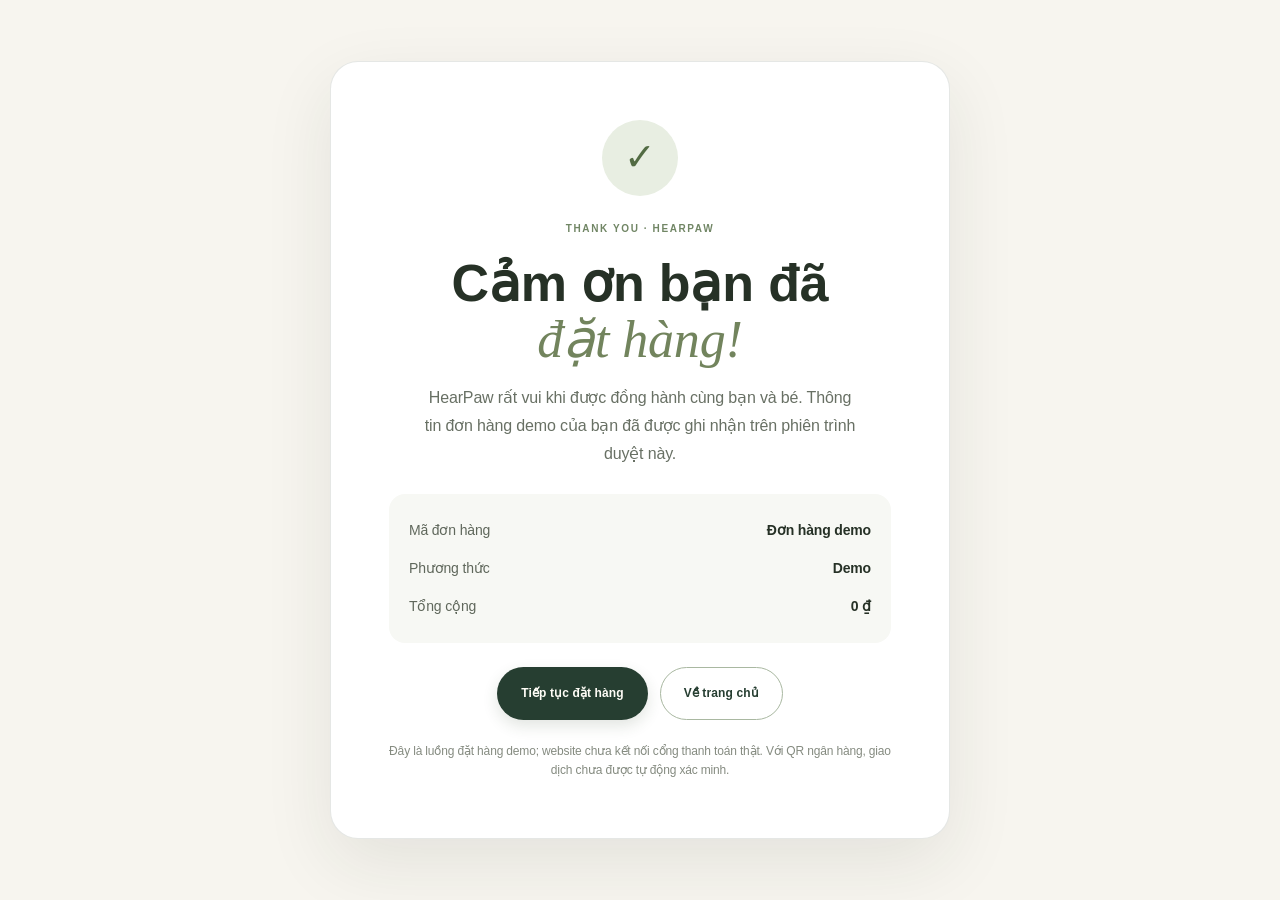
==== thank-you.html @ 0ef2545d "Add files via upload" ====
<!doctype html>
<html lang="vi">
<head>
  <meta charset="utf-8">
  <meta name="viewport" content="width=device-width, initial-scale=1">
  <meta name="theme-color" content="#f7f5ef">
  <title>Cảm ơn bạn đặt hàng | HearPaw</title>
  <link rel="stylesheet" href="styles.css">
  <style>
    body.thank-you-page { min-height:100vh; margin:0; display:grid; place-items:center; padding:28px 18px; background:#f7f5ef; color:#263126; }
    .thanks-card { width:min(100%,620px); box-sizing:border-box; padding:clamp(28px,6vw,58px); text-align:center; background:#fff; border:1px solid rgba(44,62,44,.12); border-radius:28px; box-shadow:0 24px 70px rgba(36,48,34,.09); }
    .thanks-mark { width:76px;height:76px;margin:0 auto 24px;display:grid;place-items:center;border-radius:50%;background:#e8eee2;color:#526b43;font-size:38px; }
    .thanks-card .eyebrow { letter-spacing:.16em; }
    .thanks-card h1 { margin:12px 0 16px;font-size:clamp(34px,7vw,52px);line-height:1.08; }
    .thanks-card h1 em { color:#72845d;font-family:Georgia,serif;font-weight:400; }
    .thanks-copy { max-width:440px;margin:0 auto 26px;line-height:1.75;color:#687064; }
    .order-summary { margin:24px 0;padding:18px 20px;text-align:left;background:#f7f8f4;border-radius:16px; }
    .order-line { display:flex;justify-content:space-between;gap:16px;padding:7px 0;color:#5f675b;font-size:14px; }
    .order-line strong { color:#263126;text-align:right; }
    .thanks-actions { display:flex;justify-content:center;gap:12px;flex-wrap:wrap;margin-top:24px; }
    .thanks-actions .btn { text-decoration:none; }
    .thanks-note { display:block;margin-top:22px;color:#858b80;font-size:12px;line-height:1.6; }
    @media(max-width:480px){.order-line{align-items:flex-start;flex-direction:column;gap:3px}.order-line strong{text-align:left}}
  </style>
</head>
<body class="thank-you-page">
  <main class="thanks-card">
    <div class="thanks-mark" aria-hidden="true">✓</div>
    <p class="eyebrow">THANK YOU · HEARPAW</p>
    <h1>Cảm ơn bạn đã<br><em>đặt hàng!</em></h1>
    <p class="thanks-copy">HearPaw rất vui khi được đồng hành cùng bạn và bé. Thông tin đơn hàng demo của bạn đã được ghi nhận trên phiên trình duyệt này.</p>
    <section class="order-summary" aria-label="Thông tin đơn hàng">
      <div class="order-line"><span>Mã đơn hàng</span><strong id="orderCode">Đang tải...</strong></div>
      <div class="order-line"><span>Phương thức</span><strong id="paymentMethod">Đang tải...</strong></div>
      <div class="order-line"><span>Tổng cộng</span><strong id="orderTotal">Đang tải...</strong></div>
    </section>
    <div class="thanks-actions">
      <a class="btn btn-dark" href="index.html#product">Tiếp tục đặt hàng</a>
      <a class="btn btn-outline" href="index.html">Về trang chủ</a>
    </div>
    <small class="thanks-note">Đây là luồng đặt hàng demo; website chưa kết nối cổng thanh toán thật. Với QR ngân hàng, giao dịch chưa được tự động xác minh.</small>
  </main>
  <script>
    (function () {
      const money = value => new Intl.NumberFormat('vi-VN', { style: 'currency', currency: 'VND', maximumFractionDigits: 0 }).format(Number(value || 0));
      let order = null;
      try { order = JSON.parse(sessionStorage.getItem('hearpawLastDemoOrder') || 'null'); } catch (_) {}
      document.getElementById('orderCode').textContent = order && order.code ? order.code : 'Đơn hàng demo';
      document.getElementById('paymentMethod').textContent = order && order.paymentMethod ? order.paymentMethod : 'Demo';
      document.getElementById('orderTotal').textContent = money(order && order.total);
    })();
  </script>
</body>
</html>
---- styles.css ----
/* HEARPAW — FRESH MINT EXPERIENCE
   Replace the entire contents of styles.css with this file.
   Existing class names and page/dashboard visibility rules are preserved.
*/
:root{--moss:#4F896B;--deep:#285743;--cream:#EAF5ED;--white:#FCFFFC;--ink:#263B30;--muted:#6B7E71;--line:#DCEAE0;--pink:#F3C3CD;--mint-light:#F4FAF3;--mint-pastel:#B9D8B5;--mint-medium:#DCEED8;--shadow:0 18px 48px rgba(40,87,67,.10)}
*{box-sizing:border-box}
html{scroll-behavior:smooth;scroll-padding-top:90px}
body{margin:0;background:var(--white);color:var(--ink);font-family:"DM Sans",Arial,sans-serif;font-size:16px;line-height:1.7}
a{color:inherit;text-decoration:none}button,input,select,textarea{font:inherit}button{cursor:pointer}img{max-width:100%;height:auto}
::selection{background:var(--mint-medium);color:var(--deep)}
.announcement{background:var(--deep);color:#fff;text-align:center;padding:9px 12px;font-size:11px;letter-spacing:.07em}
.site-header{height:80px;padding:0 clamp(18px,6vw,90px);display:flex;align-items:center;justify-content:space-between;gap:18px;background:rgba(252,255,252,.94);border-bottom:1px solid var(--line);box-shadow:0 6px 24px rgba(40,87,67,.055);position:sticky;top:0;z-index:20;backdrop-filter:blur(16px)}
.brand{display:flex;align-items:center;gap:9px;font-size:23px;font-weight:700;line-height:1;color:var(--deep);letter-spacing:-1px;flex-shrink:0}.brand-mark{display:grid;place-items:center;width:38px;height:38px;border-radius:50%;background:transparent;overflow:hidden;flex-shrink:0}
.brand-mark img{display:block;width:100%;height:100%;object-fit:contain}.brand-light{color:var(--moss);font-weight:500}.brand small{display:block;font-size:7px;letter-spacing:2px;font-weight:600;margin-top:5px;color:#8b9584}
.site-header nav{display:flex;gap:clamp(12px,2.2vw,30px);align-items:center}.site-header nav a{font-size:13px;font-weight:600;color:#555f50;transition:color .2s}.site-header nav a:hover,.site-header nav a.active{color:var(--moss)}
.cart-button{background:transparent;border:1px solid var(--line);padding:10px 14px;border-radius:30px;font-size:12px;white-space:nowrap}.cart-button span{background:var(--deep);color:#fff;border-radius:50%;padding:2px 6px;margin-left:5px}.menu-toggle{display:none;background:none;border:0;font-size:24px;color:var(--deep)}
/* Keep these visibility rules: existing JavaScript uses them to switch pages and panels. */
.page{display:none;min-height:65vh;animation:fadein .35s ease}.page.active{display:block}
.dash-panel{display:none}.dash-panel.active{display:block;animation:fadein .25s}.chat-panel{display:none}.chat-panel.open{display:flex;flex-direction:column}.modal-backdrop{display:none}.modal-backdrop.open{display:flex}
@keyframes fadein{from{opacity:.4;transform:translateY(4px)}to{opacity:1;transform:none}}
.eyebrow{font-size:11px;font-weight:700;letter-spacing:.16em;color:var(--moss);margin:0 0 15px}
.hero{padding:clamp(42px,6vw,82px) clamp(24px,7vw,110px);display:grid;grid-template-columns:minmax(0,1fr) minmax(0,1fr);gap:clamp(24px,4vw,58px);align-items:center;min-height:570px;background:linear-gradient(112deg,#FCFFFC 0%,#FCFFFC 48%,#EFF8F1 48%,#E5F3E8 100%)}
.hero h1,.page-intro h1,.section-heading h2{font-family:"Playfair Display",Georgia,serif;font-size:clamp(40px,5vw,64px);line-height:1.12;letter-spacing:-1.3px;font-weight:500;margin:0 0 20px}.hero h1 em,.page-intro h1 em,.section-heading h2 em{color:var(--moss);font-weight:500}
.hero-text{color:var(--muted);max-width:450px;font-size:16px;line-height:1.85}.hero-actions{display:flex;gap:14px;align-items:center;margin:28px 0 30px;flex-wrap:wrap}
.btn{border:1px solid transparent;border-radius:999px;padding:13px 23px;min-height:48px;font-size:13px;font-weight:700;display:inline-flex;align-items:center;justify-content:center;gap:12px;transition:transform .2s,background .2s,box-shadow .2s,border-color .2s}.btn:hover{transform:translateY(-2px)}.btn-dark{background:var(--deep);color:#fff;box-shadow:0 6px 15px rgba(53,71,46,.14)}.btn-dark:hover{background:var(--moss)}.btn-outline{border-color:#b9d0b3;background:rgba(255,255,255,.65);color:var(--deep)}.text-link{font-size:13px;font-weight:700;color:var(--deep)}
.hero-proof{display:flex;gap:13px;align-items:center;font-size:11px;color:#858d7e;line-height:1.6}.avatars{font-size:22px;letter-spacing:-6px;padding-right:7px}
.hero-art{min-height:420px;position:relative;display:grid;place-items:center;overflow:hidden;isolation:isolate}.hero-blob{position:absolute;width:min(78%,360px);aspect-ratio:1;border-radius:46% 54% 54% 46%;background:radial-gradient(circle at 35% 30%,#F5FAEF,#DCEED8 75%);transform:rotate(-14deg)}.art-orbit{position:absolute;border:1px solid rgba(70,103,71,.25);border-radius:50%;width:90%;aspect-ratio:1}.orbit-two{width:72%;border-style:dashed}
.product-visual{position:relative;width:min(100%,500px);height:auto;display:grid;place-items:center;transform:none;z-index:1}.collar-loop{width:210px;height:175px;border:25px solid var(--moss);border-radius:48% 48% 42% 42%;box-shadow:inset 0 0 0 3px #ffffff22,0 18px 25px #7e876b55;position:relative;background:transparent}.collar-buckle{position:absolute;right:-28px;top:50px;width:31px;height:42px;border:7px solid #c4b18d;border-radius:5px;background:#e1d0ad}
.gps-tag{position:absolute;bottom:-28px;left:50%;transform:translateX(-50%) rotate(16deg);width:70px;height:83px;background:#e8dfcb;border:5px solid #d0c4a9;border-radius:22px 22px 27px 27px;display:flex;flex-direction:column;align-items:center;justify-content:center;color:var(--deep);box-shadow:0 10px 18px #414b3530}.gps-tag span{font-size:23px}.gps-tag small{font-size:7px;line-height:1.1;font-weight:700;letter-spacing:1px}
.floating-note{position:absolute;z-index:2;display:flex;gap:10px;align-items:center;background:#fffdf8ef;border:1px solid #fff;padding:12px 15px;border-radius:14px;box-shadow:var(--shadow);animation:paw-float 4s ease-in-out infinite}.floating-note b,.floating-note small{display:block}.floating-note b{font-size:11px}.floating-note small{font-size:9px;color:var(--muted)}.note-icon{font-size:23px;color:var(--moss)}.note-top{top:12%;left:0}.note-bottom{bottom:12%;right:0;animation-delay:-2s}.status-dot{display:inline-block;width:8px;height:8px;background:#84a66b;border-radius:50%;box-shadow:0 0 0 4px #84a66b25}.hero-sticker{position:absolute;right:9%;top:4%;font-size:8px;line-height:1.5;letter-spacing:1px;text-align:center;transform:rotate(12deg);color:var(--moss)}.hero-sticker b{font-size:12px}
@keyframes paw-float{0%,100%{transform:translateY(0)}50%{transform:translateY(-6px)}}
.feature-strip{display:grid;grid-template-columns:repeat(4,minmax(0,1fr));padding:27px clamp(24px,8vw,125px);border-bottom:1px solid var(--line);gap:24px;background:linear-gradient(180deg,#F4FAF3,#FCFFFC)}.feature-strip>div{display:grid;grid-template-columns:40px 1fr;column-gap:10px;align-items:center}.feature-icon{grid-row:span 2;width:38px;height:38px;border-radius:50%;background:var(--mint-medium);display:grid;place-items:center;color:var(--deep);font-size:20px}.feature-strip b{font-size:12px}.feature-strip small{font-size:10px;color:var(--muted)}
.section{padding:clamp(58px,7vw,92px) clamp(24px,9vw,135px)}.product-teaser{display:grid;grid-template-columns:.8fr 1.2fr;gap:8%;align-items:center}.section-heading h2{font-size:clamp(36px,4vw,48px);line-height:1.2}.section-heading>p:not(.eyebrow){font-size:15px;color:var(--muted);max-width:370px;line-height:1.85;margin-bottom:26px}
.teaser-card{padding:14px;background:#fff;border:1px solid var(--line);border-radius:26px;box-shadow:var(--shadow);overflow:hidden;transition:transform .25s,box-shadow .25s,border-color .25s}.teaser-card:hover{transform:translateY(-4px);box-shadow:0 20px 45px #28574320}.teaser-photo{height:320px;background:linear-gradient(145deg,#f7fbf4,#e3f2e6);display:grid;place-items:center;position:relative;overflow:hidden;border-radius:18px}.mini-collar{width:180px;height:150px;border:23px solid var(--moss);border-radius:45%;transform:rotate(-18deg);display:grid;place-items:center;box-shadow:0 18px 22px #414b3525}.mini-collar span{background:#e6dcc5;border:4px solid #c8b998;border-radius:14px;padding:12px;transform:rotate(18deg);font-size:26px}.pill{position:absolute;bottom:16px;left:16px;background:#fffdf8d9;padding:7px 10px;font-size:8px;letter-spacing:1.5px}.teaser-meta{display:flex;justify-content:space-between;gap:15px;padding:18px 4px 4px;align-items:center}.teaser-meta h3{margin:0;font-size:17px}.teaser-meta p{margin:4px 0 0;font-size:11px;color:var(--muted)}.teaser-meta>b{font-size:15px;white-space:nowrap;color:var(--deep)}
.quote-band{background:var(--deep);color:#fff;text-align:center;padding:55px 20px}.quote-band>span{font-family:Georgia,serif;font-size:48px;color:#cbd2b9;line-height:.7}.quote-band p{font-family:"Playfair Display",Georgia,serif;font-size:26px;line-height:1.5;margin:8px}.quote-band small{font-size:9px;letter-spacing:2px;color:#c9d0bd}
.page-intro{text-align:center;padding:clamp(44px,5.5vw,68px) 22px 48px;background:radial-gradient(ellipse at 50% 0%,#E2F2E5 0%,#F4FAF3 48%,#FCFFFC 100%)}.page-intro h1{font-size:clamp(38px,5vw,56px);margin-bottom:13px}.page-intro>p:last-child{color:var(--muted);font-size:14px;max-width:570px;margin:0 auto;line-height:1.8}
.product-layout{max-width:1180px;margin:22px auto 76px;padding:0 28px;display:grid;grid-template-columns:minmax(0,1fr) minmax(0,1fr);gap:clamp(32px,6vw,78px);align-items:center}.product-stage{height:520px;background:radial-gradient(circle at 50% 40%,#F9FCF6 0%,#EAF5ED 58%,#DCEEE1 100%);border:1px solid #E0EDE2;border-radius:30px;position:relative;display:grid;place-items:center;overflow:hidden}.stage-glow{position:absolute;width:75%;aspect-ratio:1;border-radius:50%;background:radial-gradient(circle,#f9f8ed,#d5e8cd)}.big-collar{width:255px;height:220px;border:31px solid var(--moss);border-radius:45%;position:relative;transform:rotate(-18deg);box-shadow:inset 0 0 0 4px #ffffff20,0 24px 28px #414b3530;z-index:1}.big-buckle{position:absolute;right:-36px;top:60px;width:36px;height:50px;border:8px solid #bca982;border-radius:5px;background:#e3d5b9}.big-tag{position:absolute;bottom:-38px;left:50%;transform:translateX(-50%) rotate(18deg);width:82px;height:94px;background:#e8dfcb;border:6px solid #cdbf9f;border-radius:23px 23px 30px 30px;display:flex;flex-direction:column;align-items:center;justify-content:center}.big-tag span{font-size:27px}.big-tag small{font-size:8px;font-weight:700;line-height:1.1;letter-spacing:1px}.stage-caption{position:absolute;bottom:20px;left:22px;font-size:9px;letter-spacing:2px;color:#8a8c7e}
.product-info h2{font-family:"Playfair Display",Georgia,serif;font-size:35px;font-weight:500;margin:0 0 10px}.price{font-size:22px;font-weight:700;color:var(--deep);margin:12px 0}.price span{display:block;font-size:11px;color:var(--moss);font-weight:500;margin-top:3px}.muted{color:var(--muted);font-size:13px;line-height:1.8}.product-info h4{font-size:13px;margin:22px 0 10px}
.swatches{display:flex;gap:11px;flex-wrap:wrap}.swatch{width:35px;height:35px;border-radius:50%;border:3px solid white;outline:1px solid #d7d9ce;background:var(--swatch);box-shadow:inset 0 0 0 1px #00000009;cursor:pointer}.swatch.selected{outline:2px solid var(--deep);outline-offset:2px}.selected-color{font-size:11px;color:var(--muted);margin:12px 0}.selected-color b{color:var(--deep)}
.size-options{display:grid;grid-template-columns:repeat(3,1fr);gap:8px}.size-option{position:relative;padding:11px 8px;border:1px solid var(--line);background:white;font-weight:700;color:var(--deep);border-radius:10px}.size-option small{display:block;font-size:10px;font-weight:400;color:var(--muted)}.size-option.selected,.size-option:hover{border-color:var(--moss);background:var(--mint-light)}.size-option i{display:block;font-size:8px;color:var(--moss);font-style:normal}
.product-actions{display:flex;flex-direction:column;align-items:flex-start;gap:14px;margin-top:24px}.product-assurances{display:flex;flex-wrap:wrap;gap:9px 15px;border-top:1px solid var(--line);padding-top:18px;margin-top:22px;color:var(--muted);font-size:10px}
.benefit-grid{max-width:1100px;margin:0 auto 75px;padding:0 28px;display:grid;grid-template-columns:repeat(3,1fr);gap:18px}.benefit-grid article{border:1px solid var(--line);border-radius:16px;padding:24px;background:#fff}.benefit-grid article>span{color:var(--moss);font-size:24px}.benefit-grid h3{font-size:15px;margin:10px 0 6px}.benefit-grid p{font-size:12px;color:var(--muted);margin:0}
.personalize-layout{max-width:1000px;margin:15px auto 85px;padding:0 28px;display:grid;grid-template-columns:1fr 1fr;gap:7%;align-items:start}.custom-preview{background:#EAF5ED;border-radius:22px;padding:32px;text-align:center;position:sticky;top:110px}.preview-circle{border-radius:50%;background:#ddecd6;width:min(100%,300px);aspect-ratio:1;margin:0 auto 25px;display:grid;place-items:center}.custom-collar{width:155px;height:135px;border:22px solid var(--moss);border-radius:45%;transform:rotate(-18deg);display:grid;place-items:center;box-shadow:0 15px 20px #414b3525}.custom-collar span{background:#e7ddc7;padding:10px;border-radius:12px;transform:rotate(18deg);font-size:24px}.custom-preview h3{font-family:"Playfair Display",Georgia,serif;font-size:25px;margin:0}.custom-form{padding:8px 0}.custom-form label,.contact-form label{display:block;font-size:12px;font-weight:700;margin:16px 0 7px}
.custom-form input,.custom-form select,.contact-form input,.contact-form textarea,.profile-fields input{width:100%;border:1px solid var(--line);border-radius:10px;background:#fff;padding:13px;outline:none;font-size:14px;color:var(--ink)}input:focus,select:focus,textarea:focus{outline:2px solid var(--mint-pastel);outline-offset:2px}.custom-form input:focus,.custom-form select:focus,.contact-form input:focus,.contact-form textarea:focus{border-color:var(--moss)}
.price-breakdown{background:var(--mint-light);border-radius:14px;padding:18px;margin:24px 0}.price-breakdown>div{display:flex;justify-content:space-between;gap:14px;font-size:12px;margin:9px 0}.price-breakdown b{white-space:nowrap}.price-breakdown hr{border:0;border-top:1px solid var(--line);margin:14px 0}.price-breakdown .total{font-size:15px;color:var(--deep)}.green{color:var(--moss)}.full-width{width:100%}.fine-print{display:block;font-size:10px;color:#8a8d82;line-height:1.7;margin-top:12px}
.dashboard-header{max-width:1250px;margin:0 auto;padding:42px 28px 24px;display:flex;justify-content:space-between;align-items:center;gap:20px}.dashboard-header h1{font-family:"Playfair Display",Georgia,serif;font-weight:500;font-size:40px;margin:0}.dashboard-header h1 em{color:var(--moss)}.dashboard-header .muted{margin:5px 0}.demo-label{font-size:10px;color:var(--deep);background:#e2f0dc;border-radius:20px;padding:9px 13px;white-space:nowrap}
.dashboard-shell{max-width:1300px;margin:0 auto 82px;padding:0 28px;display:grid;grid-template-columns:230px minmax(0,1fr);gap:24px;align-items:start}.dash-sidebar{background:#EAF5ED;border-radius:18px;padding:16px 12px;min-height:620px}.pet-switcher{display:flex;gap:9px;align-items:center;padding:10px 8px 18px;border-bottom:1px solid #e4e8dc}.pet-avatar{width:38px;height:38px;border-radius:50%;background:#e2e6d6;display:grid;place-items:center;font-size:21px}.pet-switcher b,.pet-switcher small{display:block}.pet-switcher b{font-size:12px}.pet-switcher small{font-size:9px;color:var(--muted)}.pet-switcher>span{margin-left:auto}
.dash-menu{padding-top:13px;display:grid;gap:4px}.dash-link{border:0;background:transparent;text-align:left;padding:11px 10px;display:flex;align-items:center;gap:10px;border-radius:10px;color:#65695f;font-size:13px;transition:background .2s,color .2s}.dash-link span{font-size:12px}.dash-link.active{background:var(--deep);color:white}.alert-count{margin-left:auto;background:#e4c58b;color:#414b35;border-radius:50%;font-size:9px;padding:1px 6px}.sidebar-note{margin-top:55px;padding:16px 12px;background:var(--mint-medium);color:var(--deep);border-radius:12px}.sidebar-note>span{font-size:20px}.sidebar-note b{display:block;font-family:"Playfair Display",Georgia,serif;font-size:15px;line-height:1.4;margin:8px 0}.sidebar-note small{font-size:9px;color:var(--muted)}
.dash-content{min-width:0}.panel-heading{display:flex;justify-content:space-between;align-items:center;gap:15px;margin:0 0 18px}.panel-heading h2{font-family:"Playfair Display",Georgia,serif;font-size:24px;font-weight:500;margin:0}.panel-heading p,.card-heading p{font-size:11px;color:var(--muted);margin:4px 0 0}.small-button{border:1px solid var(--line);background:white;padding:9px 12px;font-size:11px;border-radius:8px;white-space:nowrap}
.stat-grid{display:grid;grid-template-columns:repeat(3,minmax(0,1fr));gap:12px;margin-bottom:16px}.stat-card{background:linear-gradient(180deg,#fff 0%,#FBFEFB 100%);border:1px solid var(--line);border-radius:18px;padding:18px;position:relative;min-width:0;box-shadow:0 8px 22px rgba(40,87,67,.05)}.stat-symbol{display:grid;place-items:center;width:32px;height:32px;background:var(--mint-medium);color:var(--deep);border-radius:50%;font-size:18px;margin-bottom:13px}.stat-card>small{display:block;font-size:10px;color:var(--muted)}.stat-value{display:block;font-size:20px;letter-spacing:-.5px;margin:6px 0;overflow-wrap:anywhere}.stat-value em{font-size:10px;font-style:normal;color:var(--muted);font-weight:400}.green-text{color:var(--moss);font-size:14px;letter-spacing:0}.stat-foot{font-size:9px;color:#8d9186}
.dash-two-col{display:grid;grid-template-columns:1.15fr .85fr;gap:14px;margin-bottom:15px}.dash-card{border:1px solid var(--line);border-radius:20px;background:white;padding:19px;min-width:0;box-shadow:0 8px 24px rgba(40,87,67,.055)}.card-heading{display:flex;justify-content:space-between;align-items:start;gap:10px;margin-bottom:15px}.card-heading h3,.history-list h3{font-size:14px;margin:0}.inline-link{border:0;background:transparent;color:var(--moss);font-size:10px;font-weight:700;white-space:nowrap}
.map-illustration{height:250px;position:relative;overflow:hidden;background:#edf4e6;border:1px solid #e1e5d6;border-radius:14px;isolation:isolate}.map-illustration:before{content:"";position:absolute;inset:0;background-image:linear-gradient(35deg,transparent 48%,#fffdf8 49%,#fffdf8 52%,transparent 53%),linear-gradient(120deg,transparent 43%,#fffdf8 44%,#fffdf8 47%,transparent 48%),linear-gradient(80deg,transparent 70%,#dce4d2 71%,#dce4d2 82%,transparent 83%);opacity:.8}.map-road{position:absolute;height:13px;background:#fffdf8;border:1px solid #e5e5d8;z-index:1}.road-a{width:140%;left:-20%;top:43%;transform:rotate(-18deg)}.road-b{width:120%;left:-10%;top:66%;transform:rotate(28deg)}.road-c{width:100%;left:8%;top:20%;transform:rotate(75deg)}.map-park{position:absolute;left:8%;top:10%;width:28%;height:25%;background:#d9e4ce;border-radius:40% 30% 50% 20%;transform:rotate(13deg)}
.safe-circle{position:absolute;width:125px;height:125px;left:50%;top:50%;transform:translate(-50%,-50%);border-radius:50%;border:2px solid var(--moss);background:#9bac7a44;z-index:2;transition:width .25s,height .25s,opacity .2s}.map-paw{position:absolute;left:50%;top:50%;transform:translate(-50%,-50%);width:36px;height:36px;display:grid;place-items:center;background:white;border:2px solid var(--moss);border-radius:50%;z-index:3;font-size:18px;box-shadow:0 3px 8px #414b3522}.map-label{position:absolute;left:calc(50% + 45px);top:calc(50% - 74px);font-size:9px;background:#fffdf8;padding:4px 7px;border-radius:5px;color:var(--deep);z-index:4;white-space:nowrap}.map-place{position:absolute;font-size:9px;color:#7c8371;z-index:2}.place-a{left:10%;top:38%}.place-b{right:8%;bottom:16%}.map-legend{display:flex;gap:18px;flex-wrap:wrap;margin-top:12px;font-size:10px;color:var(--muted)}.legend-circle{display:inline-block;width:11px;height:11px;border-radius:50%;border:1px solid var(--moss);background:#9bac7a55;vertical-align:-2px;margin-right:4px}.legend-paw{font-size:10px;margin-right:4px}
.bar-chart{height:170px;display:flex;align-items:end;justify-content:space-around;gap:10px;padding:12px 3px 0;border-bottom:1px solid var(--line);background:repeating-linear-gradient(to bottom,transparent 0,transparent 39px,#f0f0e8 40px)}.bar-chart>div{height:100%;display:flex;flex-direction:column;align-items:center;justify-content:end;gap:8px;flex:1}.bar-chart i{display:block;width:min(27px,70%);background:#9ca986;border-radius:4px 4px 0 0;min-height:8px}.bar-chart>div:nth-child(4) i{background:#9ca986}.bar-chart small{font-size:9px;color:var(--muted);padding-bottom:7px}.chart-summary{display:flex;justify-content:space-between;gap:8px;margin-top:13px;font-size:11px}.chart-summary span{color:var(--moss)}
.notification-row{display:flex;align-items:center;gap:12px;padding:13px 0;border-top:1px solid #f0efe8}.notif-icon{width:32px;height:32px;display:grid;place-items:center;border-radius:50%;font-size:17px;flex-shrink:0}.notif-green{background:#e8efe0;color:var(--moss)}.notif-yellow{background:#f8efdc;color:#a27c38}.notif-red{background:#f8e5e1;color:#ae594a}.notification-row>div{flex:1;min-width:0}.notification-row b,.notification-row small{display:block}.notification-row b{font-size:11px}.notification-row small{font-size:9px;color:var(--muted);margin-top:3px}.tag{font-size:9px;padding:4px 7px;border-radius:12px;background:#f2f0e7;color:#767b6d;white-space:nowrap}.tag-green{background:#e2f0dc;color:var(--deep)}.tag-red{background:#f8e5e1;color:#ae594a}
.pet-profile-card{background:white;border:1px solid var(--line);border-radius:16px;padding:22px;display:grid;grid-template-columns:120px 1fr;gap:22px}.profile-pet-emoji{height:120px;border-radius:50%;background:#e8ebdf;display:grid;place-items:center;font-size:65px}.profile-fields{display:grid;grid-template-columns:1fr 1fr;gap:4px 15px}.profile-fields label{font-size:11px;font-weight:700}.profile-fields input{display:block;margin-top:6px}.wide-field{grid-column:span 2}.profile-fields .btn{margin-top:10px;justify-self:start}.form-status{font-size:11px;color:var(--moss);margin:8px 0 0}
.large-map{height:410px}.large-map .safe-circle{width:190px;height:190px}.large-map .map-paw{width:44px;height:44px;font-size:22px}.large-map .map-label{top:calc(50% - 104px);left:calc(50% + 60px);font-size:10px}.large-map .place-a,.large-map .place-b{font-size:11px}.map-toast{position:absolute;left:15px;bottom:15px;background:#fffdf8ef;padding:9px 13px;border-radius:7px;font-size:11px;z-index:5;box-shadow:var(--shadow)}
.history-list{margin-top:25px}.history-list>div{display:grid;grid-template-columns:70px 1fr auto;gap:12px;padding:12px 0;border-bottom:1px solid var(--line);font-size:11px}.history-list>div span{color:var(--moss)}.history-list>div small{color:var(--muted)}
.safezone-layout{display:grid;grid-template-columns:1.2fr .8fr;gap:16px}.zone-map{height:380px}.zone-map .safe-circle{width:170px;height:170px}.zone-controls{padding:22px}.setting-row{display:flex;justify-content:space-between;align-items:center;gap:15px;padding:14px 0;border-bottom:1px solid var(--line)}.setting-row b,.setting-row small{display:block}.setting-row b{font-size:12px}.setting-row small{font-size:10px;color:var(--muted);margin-top:3px}
.switch{position:relative;width:37px;height:21px;display:inline-block;flex-shrink:0}.switch input{opacity:0;width:0;height:0}.switch span{position:absolute;inset:0;background:#d8d9d0;border-radius:20px;transition:.2s}.switch span:before{content:"";position:absolute;width:15px;height:15px;left:3px;top:3px;background:white;border-radius:50%;transition:.2s}.switch input:checked+span{background:var(--moss)}.switch input:checked+span:before{transform:translateX(16px)}
.range-label{display:flex;justify-content:space-between;font-size:11px;margin:20px 0 8px}.range-label b{color:var(--moss)}input[type=range]{width:100%;accent-color:var(--moss)}.range-ends{display:flex;justify-content:space-between;font-size:9px;color:var(--muted);margin-bottom:20px}.zone-controls .btn{margin-top:9px}.activity-chart-card{margin-top:15px}.big-chart{height:250px}.period-select{padding:9px;border:1px solid var(--line);background:white;font-size:11px}.alerts-list{padding:8px 20px}.settings-card{max-width:650px}.settings-card .btn{margin-top:20px}
.contact-layout{max-width:1000px;margin:15px auto 85px;padding:0 28px;display:grid;grid-template-columns:1fr 1fr;gap:8%}.contact-info{background:linear-gradient(145deg,#285743 0%,#347457 100%);color:white;padding:38px;border-radius:24px;box-shadow:0 18px 42px rgba(40,87,67,.14)}.contact-info h2{font-family:"Playfair Display",Georgia,serif;font-size:30px;font-weight:500;line-height:1.3}.contact-info>p{font-size:13px;color:#d1d7c7}.contact-item{display:flex;gap:13px;align-items:center;margin-top:25px}.contact-item>span{font-size:20px;color:#c7d0b4}.contact-item b{font-size:12px}.contact-item p{font-size:12px;color:#d1d7c7;margin:2px 0}.contact-form{padding:10px 0}.contact-form .btn{margin-top:15px}
.site-footer{background:linear-gradient(180deg,#F1F8F1 0%,#EAF5ED 100%);padding:38px clamp(24px,8vw,110px) 20px;border-top:1px solid var(--line)}.footer-main{display:flex;align-items:center;gap:25px;flex-wrap:wrap;padding-bottom:28px}.footer-main>p{font-family:"Playfair Display",Georgia,serif;color:var(--moss);font-size:16px;margin-right:auto}.footer-brand{font-size:20px}.footer-links{display:flex;gap:20px;font-size:11px;color:#666b5e}.footer-bottom{border-top:1px solid #dfded2;padding-top:15px;display:flex;justify-content:space-between;gap:12px;font-size:10px;color:#898d80}
.chat-widget{position:fixed;bottom:22px;right:22px;z-index:30}.chat-fab{width:53px;height:53px;border:0;border-radius:50%;background:var(--deep);color:white;font-size:24px;box-shadow:0 8px 22px #414b3544}.chat-panel{position:absolute;bottom:65px;right:0;width:min(340px,calc(100vw - 35px));height:420px;background:white;border:1px solid var(--line);box-shadow:var(--shadow);border-radius:16px;overflow:hidden}.chat-head{background:var(--deep);color:white;padding:14px 16px;display:flex;justify-content:space-between;align-items:center}.chat-head b,.chat-head small{display:block}.chat-head b{font-size:13px}.chat-head small{font-size:10px;color:#d3d9c9}.chat-head button{background:none;border:0;color:white;font-size:23px}.chat-messages{padding:15px;display:flex;flex-direction:column;gap:10px;flex:1;overflow:auto}.bot-message,.user-message{max-width:90%;padding:10px 12px;border-radius:10px;font-size:12px;line-height:1.6}.bot-message{background:#f1f2e9;align-self:flex-start}.user-message{background:var(--deep);color:white;align-self:flex-end}.chat-quick{display:flex;gap:6px;padding:0 12px 10px;flex-wrap:wrap}.chat-quick button{font-size:10px;border:1px solid var(--line);background:#fff;padding:6px 8px;border-radius:15px}.chat-panel form{display:flex;border-top:1px solid var(--line);padding:8px;gap:7px}.chat-panel form input{flex:1;min-width:0;border:0;padding:8px;font-size:12px;outline:none}.chat-panel form button{background:var(--moss);color:white;border:0;border-radius:7px;width:38px}
.modal-backdrop{position:fixed;inset:0;background:#20251c88;z-index:40;align-items:center;justify-content:center;padding:18px}.cart-modal{background:var(--white);width:min(520px,100%);max-height:85vh;overflow:auto;padding:28px;border:1px solid rgba(220,234,224,.9);border-radius:24px;box-shadow:0 28px 90px rgba(26,55,39,.22)}.modal-heading{display:flex;justify-content:space-between;align-items:start}.modal-heading h2{font-family:"Playfair Display",Georgia,serif;font-weight:500;margin:0;font-size:30px}.close-button{border:0;background:none;font-size:27px}.cart-items{padding:20px 0}.empty-cart{font-size:13px;color:var(--muted);text-align:center;padding:20px 0}.cart-item{display:flex;gap:12px;padding:12px 0;border-bottom:1px solid var(--line)}.cart-item-thumb{width:55px;height:55px;border-radius:8px;background:var(--cream);display:grid;place-items:center;font-size:25px;flex-shrink:0}.cart-item-info{flex:1}.cart-item-info b,.cart-item-info small{display:block}.cart-item-info b{font-size:12px}.cart-item-info small{font-size:10px;color:var(--muted)}.cart-item-price{font-size:12px;font-weight:700;white-space:nowrap}.remove-item{border:0;background:none;color:#a05d50;font-size:11px}.cart-total{display:flex;justify-content:space-between;border-top:1px solid var(--line);padding:15px 0;font-size:14px}.cart-total b{font-size:18px}.modal-backdrop .fine-print{margin-bottom:0}
@media(max-width:900px){.site-header{padding:0 20px}.site-header nav{gap:12px}.site-header nav a{font-size:11px}.hero{padding:50px 5vw;gap:18px}.hero h1{font-size:clamp(40px,5vw,52px)}.hero-art{min-height:330px}.feature-strip{padding:22px 5vw}.feature-strip>div{grid-template-columns:32px 1fr;gap:7px}.feature-icon{width:31px;height:31px}.feature-strip small{font-size:9px}.dashboard-shell{grid-template-columns:180px minmax(0,1fr);padding:0 18px;gap:14px}.dash-sidebar{padding:12px 8px}.dash-two-col{grid-template-columns:1fr}.map-card .map-illustration{height:220px}.safezone-layout{grid-template-columns:1fr}.zone-map{height:300px}.product-layout{gap:5%}.product-stage{height:440px}.big-collar{transform:scale(.85) rotate(-18deg)}}
@media(max-width:650px){.announcement{font-size:9px}.site-header{height:68px;padding:0 14px;gap:8px}.brand{font-size:20px}.brand-mark{width:33px;height:33px}.menu-toggle{display:block;margin-left:auto;margin-right:4px}.site-header nav{display:none;position:absolute;left:0;right:0;top:68px;background:var(--white);padding:12px 20px 20px;box-shadow:0 15px 20px #414b3510;align-items:stretch;flex-direction:column;gap:0}.site-header nav.open{display:flex}.site-header nav a{padding:11px 0;border-bottom:1px solid var(--line);font-size:14px}.cart-button{font-size:10px;padding:8px 9px}
.hero{grid-template-columns:1fr;padding:40px 22px 28px;background:linear-gradient(180deg,#FCFFFC 0%,#F4FAF3 55%,#EAF5ED 100%);gap:0}.hero h1{font-size:clamp(38px,10vw,46px)}.hero-text{font-size:15px}.hero-art{min-height:315px;margin-top:10px}.product-visual{transform:scale(.92)}.note-top{left:0}.note-bottom{right:0}.feature-strip{grid-template-columns:1fr 1fr;padding:20px 18px;gap:17px 10px}.feature-strip>div{grid-template-columns:30px 1fr}.feature-strip b{font-size:11px}
.section{padding:52px 20px}.product-teaser{grid-template-columns:1fr;gap:26px}.section-heading h2{font-size:clamp(34px,9vw,40px)}.teaser-photo{height:235px}.quote-band p{font-size:21px}.page-intro{padding:42px 20px 32px}.page-intro h1{font-size:clamp(35px,9vw,42px)}
.product-layout{grid-template-columns:1fr;padding:0 18px;margin:10px auto 48px;gap:25px}.product-stage{height:340px;border-radius:22px}.big-collar{transform:scale(.72) rotate(-18deg)}.product-info h2{font-size:30px}.benefit-grid{grid-template-columns:1fr;padding:0 18px;margin-bottom:45px}.personalize-layout{grid-template-columns:1fr;padding:0 18px;gap:24px;margin-bottom:48px}.custom-preview{position:static;padding:22px}.preview-circle{max-width:240px}
.dashboard-header{padding:28px 18px 18px;align-items:flex-start;flex-direction:column}.dashboard-header h1{font-size:32px}.dashboard-shell{display:block;padding:0 12px;margin-bottom:48px}.dash-sidebar{min-height:0;margin-bottom:13px;padding:10px}.pet-switcher{padding:6px 7px 12px}.dash-menu{display:flex;overflow-x:auto;gap:5px;padding-top:10px}.dash-link{flex:0 0 auto;gap:6px;padding:9px 10px;font-size:12px}.dash-link span{font-size:10px}.dash-link .alert-count{display:none}.sidebar-note{display:none}.dash-content{width:100%}.panel-heading h2{font-size:21px}.panel-heading{align-items:flex-start}.stat-grid{grid-template-columns:1fr;gap:8px}.stat-card{display:grid;grid-template-columns:35px minmax(0,1fr);column-gap:10px;padding:13px}.stat-symbol{grid-row:span 3;margin:0}.stat-card>small,.stat-value,.stat-foot{grid-column:2}.stat-value{margin:2px 0}.dash-card{padding:13px}.dash-two-col{gap:10px}.pet-profile-card{grid-template-columns:1fr;padding:15px}.profile-pet-emoji{width:90px;height:90px;font-size:48px;margin:0 auto}.profile-fields{grid-template-columns:1fr}.wide-field{grid-column:span 1}.history-list>div{grid-template-columns:48px 1fr}.history-list>div small{grid-column:2}.large-map{height:320px}.zone-map{height:280px}.safezone-layout{grid-template-columns:1fr}.notification-row{gap:8px}.notification-row b{font-size:10px}.tag{font-size:8px}
.contact-layout{grid-template-columns:1fr;padding:0 18px;gap:20px;margin-bottom:48px}.contact-info{padding:24px}.contact-info h2{font-size:26px}.footer-main{gap:14px}.footer-main>p{width:100%;margin:0}.footer-links{flex-wrap:wrap;gap:12px}.footer-bottom{flex-direction:column;gap:5px}.chat-widget{right:13px;bottom:13px}.chat-fab{width:48px;height:48px}.modal-backdrop{align-items:flex-end;padding:0}.cart-modal{max-height:88vh;padding:21px;border-radius:14px 14px 0 0}.price-breakdown>div{font-size:11px}}
@media(prefers-reduced-motion:reduce){html{scroll-behavior:auto}*,*::before,*::after{animation-duration:.01ms!important;transition-duration:.01ms!important;scroll-behavior:auto!important}.floating-note,.note-bottom{animation:none}}


/* HEARPAW POLISH — image-led product presentation and accessible interaction */
.hero-product-photo{display:block;width:100%;max-width:500px;max-height:360px;object-fit:cover;aspect-ratio:1.72/1;border:8px solid rgba(255,255,255,.78);border-radius:30px;box-shadow:0 24px 60px rgba(40,87,67,.16);position:relative;z-index:1}
.product-visual.product-visual-photo{width:min(100%,520px);height:auto;transform:none;overflow:visible}
.teaser-photo-image{padding:0;background:#f4f8f0}
.teaser-photo-image img{display:block;width:100%;height:100%;object-fit:cover;transition:transform .5s ease}
.teaser-card:hover .teaser-photo-image img{transform:scale(1.035)}
.product-gallery-callout{max-width:1180px;margin:0 auto 76px;padding:0 28px;display:grid;grid-template-columns:.72fr 1.28fr;align-items:center;gap:clamp(22px,4vw,52px)}
.product-gallery-copy h2{font-family:"Playfair Display",Georgia,serif;font-size:clamp(30px,3.2vw,42px);font-weight:500;line-height:1.18;letter-spacing:-.7px;margin:0 0 14px;color:var(--deep)}
.product-gallery-copy p:not(.eyebrow){font-size:14px;line-height:1.85;color:var(--muted);max-width:380px}
.product-gallery-image{display:block;width:100%;height:auto;border:1px solid var(--line);border-radius:24px;box-shadow:var(--shadow);background:#f6f8f1}
.btn:focus-visible,.text-link:focus-visible,.site-header nav a:focus-visible,button:focus-visible,input:focus-visible,select:focus-visible,textarea:focus-visible{outline:3px solid #9CCBA9;outline-offset:3px}
.site-header nav a{padding:9px 0;position:relative}
.site-header nav a.active{font-weight:700}
.site-header nav a.active:after{content:"";position:absolute;left:0;right:0;bottom:0;height:2px;border-radius:2px;background:var(--moss)}
.dash-link{transition:background .2s,color .2s,transform .2s}
.dash-link:hover{transform:translateX(2px)}
.map-illustration,.map-card,.zone-map{border-radius:20px;overflow:hidden}
.product-info h2{letter-spacing:-.7px}
.price{color:var(--deep)}
.swatch{box-shadow:0 0 0 1px rgba(40,87,67,.08);transition:transform .18s,box-shadow .18s}
.swatch:hover{transform:translateY(-2px)}
.size-option{border-radius:14px;transition:border-color .2s,background .2s,transform .2s}
.size-option:hover{transform:translateY(-1px)}
input,select,textarea{border-radius:12px}
.contact-form input,.contact-form textarea,.custom-form input,.custom-form select{background:#FCFFFC;border-color:#DCEAE0}
.contact-form input:focus,.contact-form textarea:focus,.custom-form input:focus,.custom-form select:focus{border-color:var(--moss);box-shadow:0 0 0 4px rgba(79,137,107,.10)}
@media(max-width:900px){.product-gallery-callout{grid-template-columns:1fr;gap:18px}.product-gallery-copy p:not(.eyebrow){max-width:620px}.hero-product-photo{max-height:320px}}
@media(max-width:650px){.hero-product-photo{max-height:270px;border-width:5px;border-radius:22px}.product-gallery-callout{padding:0 18px;margin-bottom:48px}.product-gallery-image{border-radius:18px}.teaser-photo-image{height:235px}.site-header nav a.active:after{right:auto;width:38px}.dash-link:hover{transform:none}}

/* HEARPAW SIGNATURE REDESIGN — refined editorial commerce, moss / beige / mint */
:root{--moss:#526B49;--deep:#263E31;--cream:#F6F0E5;--white:#FFFEFB;--ink:#26372C;--muted:#6D786C;--line:#E4E7DB;--mint-light:#F0F6ED;--mint-pastel:#D6E6D0;--mint-medium:#B8D1AE;--pink:#EBC8C8;--shadow:0 18px 55px rgba(38,62,49,.09)}
html{scroll-behavior:smooth;scroll-padding-top:100px}body{background:#fffefa;color:var(--ink);font-family:'DM Sans',sans-serif;letter-spacing:-.01em}::selection{background:#d7e6cf;color:#263e31}
.announcement{background:var(--deep);color:#f5f0e5;letter-spacing:.09em;text-transform:uppercase;font-size:10px;padding:10px 16px}
.site-header{height:86px;padding:0 clamp(22px,6.5vw,96px);background:rgba(255,254,251,.94);backdrop-filter:blur(14px);border-bottom:1px solid rgba(228,231,219,.85);gap:30px;position:sticky;top:0;z-index:25}
.brand{font-size:26px;letter-spacing:-1.4px;color:var(--deep);gap:9px}.brand-mark{background:var(--mint-light);border:1px solid #dce8d6;color:var(--moss);width:42px;height:42px;font-size:22px}.brand small{font-size:8px;letter-spacing:.2em;margin-top:3px;color:#788474}.brand-light{color:#7f9a72}.site-header nav{gap:clamp(16px,2.3vw,34px)}.site-header nav a{font-size:12px;font-weight:600;color:#536153;letter-spacing:.01em}.site-header nav a:hover{color:var(--moss)}.site-header nav a.active:after{height:3px;background:#8fa982;border-radius:8px}.cart-button{background:var(--deep);color:#fffdf7;border-radius:999px;padding:12px 18px;font-size:11px;box-shadow:0 6px 18px #263e311c}.cart-button span{background:#dbe8d3;color:var(--deep);font-weight:700}
.hero{max-width:1600px;margin:auto;padding:clamp(54px,7vw,100px) clamp(24px,7.5vw,116px) clamp(45px,6vw,82px);grid-template-columns:1fr 1.05fr;gap:clamp(24px,5vw,80px);background:radial-gradient(ellipse at 85% 25%,#e4efdf 0,transparent 40%),linear-gradient(120deg,#fffefa 0%,#f7f5eb 55%,#edf5e9 100%);overflow:hidden}.hero-copy{max-width:590px;align-self:center}.eyebrow{font-size:10px;letter-spacing:.19em;font-weight:700;color:#718665;margin-bottom:18px}.hero h1,.page-intro h1{font-family:'Playfair Display',Georgia,serif;font-size:clamp(47px,5.5vw,76px);font-weight:500;line-height:1.06;letter-spacing:-1.9px;color:var(--deep);margin:0 0 24px}.hero h1 em,.page-intro h1 em,.section-heading h2 em{color:#7f9b72;font-weight:500}.hero-text{max-width:470px;color:#657365;font-size:15px;line-height:1.95}.hero-actions{gap:25px;margin-top:30px}.btn{border-radius:999px;padding:15px 23px;font-size:12px;font-weight:700;letter-spacing:.01em;transition:transform .2s,box-shadow .2s,background .2s}.btn:hover{transform:translateY(-2px);box-shadow:0 10px 25px #263e3120}.btn-dark{background:var(--deep);color:#fffdf7}.btn-dark:hover{background:#365541}.btn-outline{border:1px solid #a9b8a1;color:var(--deep);background:transparent}.text-link{font-size:12px;font-weight:700;color:var(--moss)}.hero-proof{margin-top:40px;gap:14px;color:#6b7769;font-size:11px;line-height:1.6}.avatars{font-size:17px;letter-spacing:-6px;background:#fffefa;border:1px solid #e8ebdf;border-radius:30px;padding:8px 14px 8px 9px}.hero-art{min-height:450px;border-radius:34px;background:linear-gradient(145deg,#e8efdf,#dce8d5 56%,#f5f0e4);box-shadow:inset 0 0 0 1px #ffffffa8;overflow:hidden}.hero-blob{width:74%;height:74%;background:#c5d8bb;opacity:.65;filter:blur(2px)}.art-orbit{border-color:#ffffff7a}.product-visual.product-visual-photo{width:min(94%,570px);padding:10px;z-index:2}.hero-product-photo{max-width:100%;max-height:400px;aspect-ratio:1.5/1;object-fit:contain;background:#f8f5eb;border:7px solid #fffdf7;border-radius:26px;box-shadow:0 28px 70px #314a3220}.floating-note{border:1px solid #ffffffc9;background:#fffef7eF;box-shadow:0 12px 35px #334d3317;border-radius:15px;padding:12px 15px;backdrop-filter:blur(12px)}.floating-note b{font-size:11px;color:var(--deep)}.floating-note small{font-size:10px;color:#7a8675}.note-icon{background:#e5efdf;color:var(--moss);border-radius:10px}.hero-sticker{background:var(--deep);color:#f7f2e7;border:4px solid #e2ecd9;box-shadow:0 8px 22px #263e3120}
.feature-strip{padding:25px clamp(24px,7.5vw,116px);background:#fffefa;border-bottom:1px solid var(--line);grid-template-columns:repeat(4,minmax(0,1fr));gap:25px}.feature-strip>div{grid-template-columns:43px 1fr;gap:12px}.feature-icon{width:42px;height:42px;background:var(--mint-light);border:1px solid #e2eadc;color:var(--moss);border-radius:14px;font-size:19px}.feature-strip b{font-size:12px;color:var(--deep)}.feature-strip small{font-size:10px;color:#828a7d;line-height:1.5}
.section{padding:clamp(60px,8vw,112px) clamp(24px,7.5vw,116px)}.product-teaser{max-width:1600px;margin:auto;gap:clamp(30px,7vw,100px)}.section-heading .eyebrow{margin-bottom:18px}.section-heading h2,.product-gallery-copy h2{font-family:'Playfair Display',Georgia,serif;font-size:clamp(38px,4.2vw,58px);line-height:1.13;letter-spacing:-1.1px;font-weight:500;color:var(--deep)}.section-heading>p:not(.eyebrow){max-width:420px;font-size:14px;line-height:1.9;color:var(--muted);margin:20px 0 27px}.teaser-card{border:1px solid #e7e9df;border-radius:25px;padding:13px;background:#fffefa;box-shadow:0 20px 55px #263e310c;transition:transform .25s,box-shadow .25s}.teaser-card:hover{transform:translateY(-4px);box-shadow:0 25px 65px #263e3118}.teaser-photo{border-radius:18px}.teaser-photo-image img{object-fit:contain;background:#f5f0e5}.pill{background:var(--deep);color:#f9f5e9;border-radius:999px;letter-spacing:.12em;font-size:9px}.teaser-meta{padding:18px 9px 9px;align-items:center}.teaser-meta h3{font-size:16px;color:var(--deep)}.teaser-meta p{font-size:11px;color:#80897b}.teaser-meta>b{font-size:14px;color:var(--deep)}.quote-band{background:var(--cream);padding:55px 20px 60px;text-align:center;border-top:1px solid #ebe5d8;border-bottom:1px solid #ebe5d8}.quote-band>span{font-family:Georgia,serif;font-size:52px;color:#a3b697;line-height:.8}.quote-band p{font-family:'Playfair Display',Georgia,serif;font-size:clamp(22px,3vw,32px);line-height:1.45;color:var(--deep)}.quote-band small{font-size:9px;letter-spacing:.2em;color:#7a8974}
.page-intro{padding:75px 24px 48px;background:radial-gradient(ellipse at 50% 0%,#e9f1e3 0,transparent 58%),#fbfaf4;text-align:center}.page-intro h1{font-size:clamp(42px,5vw,65px);margin-bottom:17px}.page-intro>p:last-child{max-width:580px;margin:0 auto;color:var(--muted);font-size:14px;line-height:1.9}.product-layout{max-width:1260px;gap:clamp(30px,6vw,85px);padding:0 28px;margin:12px auto 78px}.product-stage{background:radial-gradient(ellipse at center,#e4eddc 0,#f1f3e8 52%,#f7f1e6 100%);border:1px solid #e4e9dd;border-radius:30px;box-shadow:none}.stage-caption{letter-spacing:.2em;font-size:9px;color:#718269}.product-info h2{font-family:'Playfair Display',Georgia,serif;font-size:clamp(32px,3vw,42px);font-weight:500;color:var(--deep)}.price{font-size:23px;color:var(--deep)}.price span{background:#edf4e8;color:#6a825f;border-radius:999px;padding:7px 10px;font-size:9px}.muted{color:#778173;line-height:1.85}.product-info h4{font-size:11px;text-transform:uppercase;letter-spacing:.1em;color:#4e5e4e;margin-top:24px}.swatch{width:34px;height:34px;border:3px solid #fffefa;box-shadow:0 0 0 1px #dfe5d9}.swatch.selected{box-shadow:0 0 0 2px var(--moss)}.size-option{border:1px solid #e0e5da;background:#fffefa;color:var(--deep)}.size-option.selected{border-color:var(--moss);background:#eff5ea;box-shadow:inset 0 0 0 1px var(--moss)}.product-assurances{color:#788473;font-size:10px;gap:12px}.product-gallery-callout{max-width:1260px;margin-bottom:85px}.product-gallery-image{border-radius:26px;box-shadow:none}.benefit-grid{max-width:1260px;gap:16px;margin-bottom:80px}.benefit-grid article{border:1px solid #e5e9df;background:#fffefa;border-radius:22px;padding:27px;box-shadow:none}.benefit-grid article>span{display:grid;place-items:center;width:42px;height:42px;border-radius:14px;background:var(--mint-light);color:var(--moss);font-size:21px}.benefit-grid h3{color:var(--deep);font-size:16px}.benefit-grid p{color:#778173;font-size:12px;line-height:1.8}
.personalize-layout{max-width:1150px;gap:28px;margin:0 auto 80px}.custom-preview,.custom-form{border:1px solid #e4e8dd;border-radius:25px;background:#fffefa;box-shadow:none}.custom-preview{background:linear-gradient(145deg,#f2f6ec,#f8f1e5);padding:34px}.preview-circle{background:#e3edda;border:1px solid #d6e4ce}.custom-form{padding:30px}.custom-form label,.contact-form label{font-size:11px;color:#526250;letter-spacing:.02em}.custom-form input,.custom-form select,.contact-form input,.contact-form textarea{border:1px solid #dfe5d9;background:#fffefa;padding:13px 14px;font-size:13px}.dashboard-header{max-width:1320px;margin:auto;padding:42px 28px 26px}.dashboard-header h1{font-family:'Playfair Display',Georgia,serif;color:var(--deep);font-weight:500}.dashboard-shell{max-width:1320px;margin:0 auto 80px;gap:22px;padding:0 28px}.dash-sidebar{background:#f5f5ed;border:1px solid #e7e9df;border-radius:20px;padding:16px}.dash-link{border-radius:12px;color:#667363}.dash-link.active{background:#e4eedc;color:var(--deep)}.dash-content{min-width:0}.dash-panel,.dash-card,.stat-card{border:1px solid #e5e9df;border-radius:19px;background:#fffefa;box-shadow:none}.stat-card{padding:20px}.stat-symbol{background:#edf4e8;color:var(--moss);border-radius:13px}.panel-heading h2{font-family:'Playfair Display',Georgia,serif;color:var(--deep);font-size:28px;font-weight:500}.panel-heading p{color:#7c8678}.contact-layout{max-width:1100px;gap:6%;margin-bottom:90px}.contact-info{background:linear-gradient(145deg,#263e31,#4c6849);border-radius:26px;box-shadow:none}.contact-info h2{font-size:clamp(28px,3vw,38px)}.contact-form{padding:10px 0}.site-footer{background:#f5f1e7;padding:45px clamp(24px,7.5vw,116px) 22px;border-top:1px solid #e6e2d6}.footer-main{max-width:1320px;margin:auto}.footer-bottom{max-width:1320px;margin:auto;border-color:#e0ded2;color:#7c8377}.chat-fab{background:var(--deep);box-shadow:0 10px 26px #263e312e}.chat-head{background:var(--deep)}.chat-quick button{border-color:#e2e7db;background:#fbfcf7}.chat-panel{border-radius:20px;box-shadow:0 20px 65px #263e3128}.modal-backdrop{backdrop-filter:blur(4px)}.cart-modal{border-radius:24px}.modal-heading h2{color:var(--deep)}
@media(max-width:900px){.site-header{gap:18px}.hero{grid-template-columns:1fr 1fr;padding:55px 5vw;gap:25px}.hero h1{font-size:clamp(43px,5.2vw,60px)}.hero-art{min-height:350px}.hero-product-photo{max-height:300px}.feature-strip{padding:24px 5vw}.product-layout{gap:28px}.dashboard-shell{grid-template-columns:170px minmax(0,1fr)}}
@media(max-width:650px){.announcement{font-size:8px;letter-spacing:.08em}.site-header{height:70px;padding:0 16px}.brand{font-size:23px}.brand-mark{width:36px;height:36px}.site-header nav{top:70px;background:#fffefa;padding:14px 20px 20px}.hero{grid-template-columns:1fr;padding:43px 22px 28px;gap:4px}.hero h1{font-size:clamp(42px,11vw,54px);letter-spacing:-1.2px}.hero-text{font-size:14px}.hero-art{min-height:300px;margin-top:22px;border-radius:24px}.hero-product-photo{max-height:255px;border-width:5px;border-radius:20px}.hero-proof{margin-top:26px}.feature-strip{grid-template-columns:1fr 1fr;gap:20px 12px;padding:23px 20px}.feature-strip>div{grid-template-columns:32px 1fr;gap:8px}.feature-icon{width:32px;height:32px;border-radius:11px}.feature-strip b{font-size:10px}.feature-strip small{font-size:9px}.section{padding:52px 20px}.section-heading h2{font-size:39px}.teaser-card{border-radius:21px}.teaser-photo{height:220px}.quote-band{padding:42px 18px}.page-intro{padding:47px 20px 33px}.page-intro h1{font-size:43px}.product-layout{padding:0 18px;margin-bottom:48px}.product-stage{height:320px;border-radius:23px}.product-gallery-callout{padding:0 18px;margin-bottom:50px}.benefit-grid{padding:0 18px;margin-bottom:50px}.benefit-grid article{padding:21px}.personalize-layout{padding:0 18px;margin-bottom:50px}.custom-form{padding:22px}.dashboard-header{padding:30px 18px 18px}.dashboard-shell{padding:0 12px}.dash-sidebar{border-radius:15px}.contact-layout{padding:0 18px;margin-bottom:55px}.contact-info{padding:25px;border-radius:22px}.site-footer{padding:34px 20px 20px}.footer-links{gap:13px}.footer-bottom{font-size:9px}.cart-modal{border-radius:22px 22px 0 0}}

/* HearPaw functional polish */
.header-auth{display:flex;align-items:center;gap:8px;white-space:nowrap}
.auth-link{font-size:12px;font-weight:700;color:var(--deep);padding:9px 12px;border-radius:22px;border:1px solid var(--line)}
.auth-register{background:var(--deep);color:#fff;border-color:var(--deep)}
.size-option{cursor:pointer}
.size-option.selected{outline:2px solid var(--moss);outline-offset:1px;border-color:var(--moss);background:var(--mint-light)}
.zone-map{position:relative}
.zone-map .map-paw{position:absolute;left:50%;top:50%;transform:translate(-50%,-50%);z-index:3}
.zone-map .safe-circle{position:absolute;left:50%;top:50%;transform:translate(-50%,-50%);margin:0;z-index:2}
@media(max-width:900px){.header-auth{gap:4px}.auth-link{padding:7px 8px;font-size:11px}}
@media(max-width:680px){.site-header{flex-wrap:wrap;height:auto;min-height:72px;padding:12px 16px}.header-auth{order:3}.cart-button{order:4}.site-header nav{order:5;flex-basis:100%}}

/* Product catalogue and live product image previews */
.catalog-picker{max-width:1260px;margin:0 auto 24px;padding:0 28px;display:flex;gap:10px;flex-wrap:wrap;justify-content:center}
.catalog-type{border:1px solid #dfe6d9;background:#fffefa;color:#35472e;border-radius:999px;padding:12px 17px;font:inherit;font-size:12px;cursor:pointer;transition:.18s}
.catalog-type:hover,.catalog-type.selected{background:#35472e;color:#fffefa;border-color:#35472e}
.product-stage-image{display:flex;align-items:center;justify-content:center;flex-direction:column;gap:8px}
.product-preview-image{position:relative;z-index:2;width:min(94%,600px);height:auto;max-height:440px;object-fit:contain;border-radius:22px;mix-blend-mode:multiply;filter:drop-shadow(0 14px 18px #35472e12)}
.product-stage-image .stage-caption{z-index:3}
.product-swatches .swatch{width:38px;height:38px}
.product-extra-label{display:block;margin:22px 0 10px;font-size:11px;text-transform:uppercase;letter-spacing:.1em;color:#4e5e4e;font-weight:700}
.product-extra-select{width:100%;max-width:250px;padding:12px 14px;border:1px solid #dfe5da;border-radius:12px;background:#fffefa;color:#35472e;font:inherit}
@media(max-width:650px){.catalog-picker{padding:0 18px;justify-content:flex-start}.catalog-type{font-size:11px;padding:10px 13px}.product-preview-image{max-height:270px}.product-stage-image{height:320px}}

/* Requested visual refinement: keep the product photo clean, without a decorative green circle behind it. */
.hero-art .hero-blob,.hero-art .art-orbit{display:none!important}

/* Safe-zone radius must change size without overriding the centering transform. */
#zoneCircle{transform:translate(-50%,-50%)!important;transform-origin:center center}
.header-auth{display:flex;align-items:center;gap:10px}
.header-profile{display:flex;align-items:center;gap:8px;text-decoration:none;color:var(--deep);font-size:12px;font-weight:600;white-space:nowrap}
.header-profile-avatar{width:32px;height:32px;border-radius:50%;display:grid;place-items:center;background:var(--mint-medium);color:var(--deep);font-weight:700;font-size:12px;border:1px solid #c8d9bd}
@media(max-width:650px){.header-profile{font-size:10px;gap:5px}.header-profile-avatar{width:29px;height:29px}}

.teaser-photo-image img.feature-infographic{object-fit:contain;background:#f4f8f0}

/* HearPaw requested updates: realistic Milo photo, branded assistant, demo payment choices. */
.pet-avatar{overflow:hidden;flex:0 0 38px;padding:0}.pet-avatar img{width:100%;height:100%;object-fit:cover;display:block;border-radius:50%}
.profile-pet-emoji{overflow:hidden;padding:0}.profile-pet-emoji img{width:100%;height:100%;object-fit:cover;display:block;border-radius:50%}
.chat-fab{padding:7px;display:grid;place-items:center;overflow:hidden}.chat-fab img{width:100%;height:100%;object-fit:contain;display:block;border-radius:50%;background:#fffdf7}
.chat-head{gap:10px}.chat-head>img{width:38px;height:38px;object-fit:contain;padding:4px;background:#fffdf7;border-radius:50%;flex:0 0 38px}.chat-brand{flex:1}.chat-brand b,.chat-brand small{display:block}.chat-brand b{font-size:13px}.chat-brand small{font-size:10px;color:#d3d9c9}.chat-topic-label{font-size:10px;font-weight:700;color:var(--muted);padding:0 12px 6px}.chat-quick button{font-size:10px;line-height:1.4}
.payment-section{border-top:1px solid var(--line);margin-top:15px;padding-top:15px}.payment-section[hidden],.payment-details[hidden]{display:none!important}.payment-section h3{font-size:14px;margin:0 0 10px;color:var(--deep)}.payment-option{display:flex;align-items:center;gap:9px;border:1px solid var(--line);border-radius:12px;padding:10px;margin:8px 0;cursor:pointer}.payment-option input{accent-color:var(--moss);flex:0 0 auto}.payment-option>span:last-child{display:flex;flex-direction:column;gap:2px}.payment-option b{font-size:12px}.payment-option small{font-size:10px;color:var(--muted);line-height:1.4}.payment-icon{width:31px;height:31px;display:grid;place-items:center;border-radius:9px;font-weight:800;flex:0 0 31px}.momo-icon{background:#a50064;color:white}.qr-icon{background:#e9f0e7;color:var(--deep);font-size:22px}.cod-icon{background:#e3f1e1;color:var(--moss);font-size:18px}.payment-details{display:flex;align-items:flex-start;gap:12px;background:#f6f8f1;border-radius:12px;padding:10px;margin:8px 0}.bankqr-image-wrap{width:116px;flex:0 0 116px;background:#fff;border:1px solid var(--line);border-radius:8px;padding:5px}.bankqr-image-wrap img{display:block;width:100%;height:auto;min-height:100px;object-fit:contain}.bankqr-info{min-width:0;flex:1}.bankqr-info>b{font-size:11px;color:var(--deep)}.payment-details p{font-size:10px;line-height:1.5;color:var(--muted);margin:4px 0;overflow-wrap:anywhere}.bankqr-info strong{color:var(--deep);overflow-wrap:anywhere}.bankqr-info small{display:block;font-size:9px;line-height:1.45;color:var(--muted);margin-top:6px}@media(max-width:420px){.payment-details{flex-direction:column;align-items:center}.bankqr-image-wrap{width:150px;flex-basis:auto}.bankqr-info{width:100%}}.payment-section .full-width{width:100%;margin-top:8px}.cart-modal{overflow-y:auto;max-height:88vh}



/* HearPaw visual fix: remove the large decorative circles behind product previews
   in both the product and personalization sections, without changing the product itself. */
.product-stage {
  background: #f5f1e7 !important;
}
.product-stage .stage-glow {
  display: none !important;
}
.custom-preview .preview-circle {
  background: transparent !important;
  border-color: transparent !important;
  box-shadow: none !important;
}
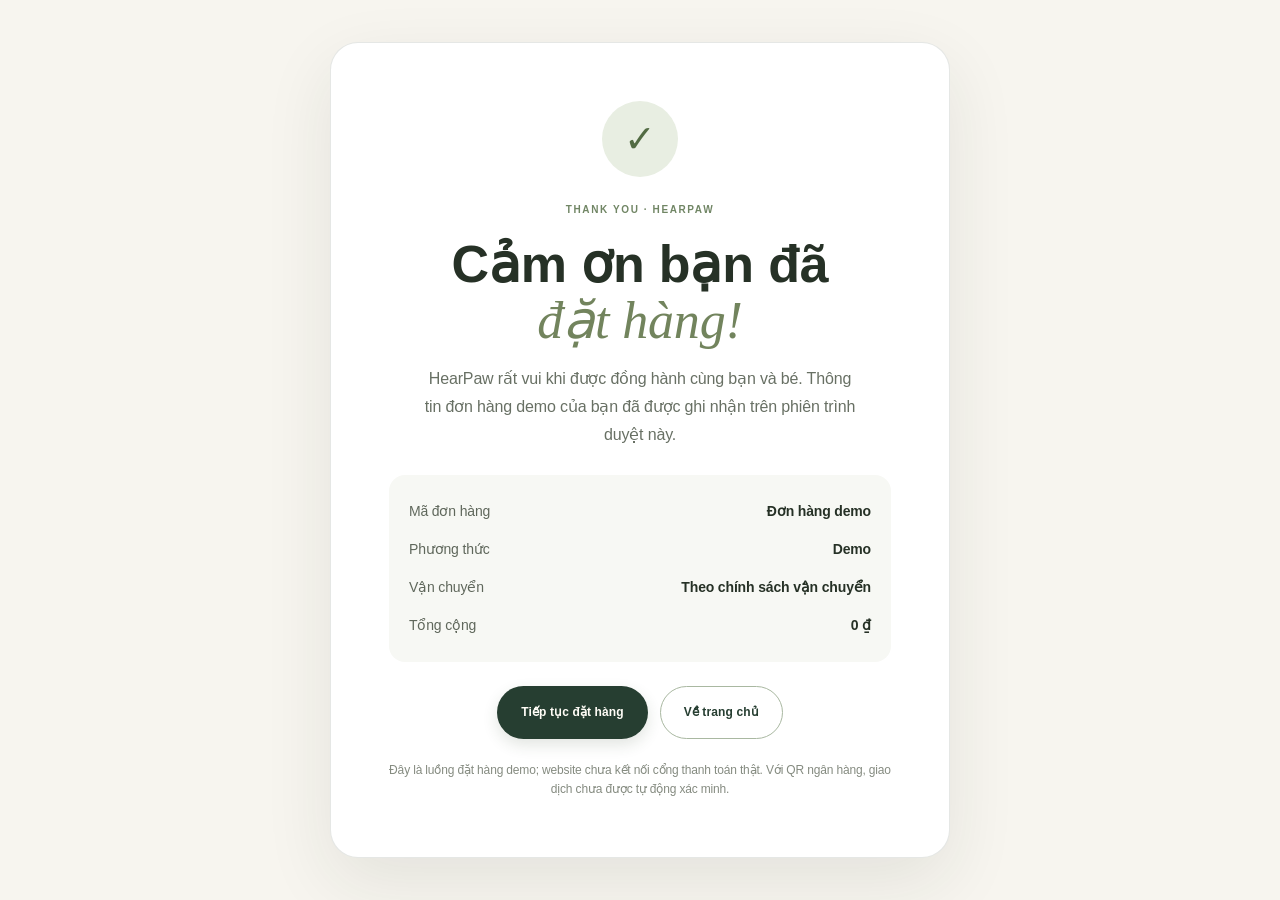
==== commit 19f38325: "Add files via upload" ====
--- a/thank-you.html
+++ b/thank-you.html
@@ -32,6 +32,7 @@
     <section class="order-summary" aria-label="Thông tin đơn hàng">
       <div class="order-line"><span>Mã đơn hàng</span><strong id="orderCode">Đang tải...</strong></div>
       <div class="order-line"><span>Phương thức</span><strong id="paymentMethod">Đang tải...</strong></div>
+      <div class="order-line"><span>Vận chuyển</span><strong id="orderShipping">Đang tải...</strong></div>
       <div class="order-line"><span>Tổng cộng</span><strong id="orderTotal">Đang tải...</strong></div>
     </section>
     <div class="thanks-actions">
@@ -47,6 +48,7 @@
       try { order = JSON.parse(sessionStorage.getItem('hearpawLastDemoOrder') || 'null'); } catch (_) {}
       document.getElementById('orderCode').textContent = order && order.code ? order.code : 'Đơn hàng demo';
       document.getElementById('paymentMethod').textContent = order && order.paymentMethod ? order.paymentMethod : 'Demo';
+      document.getElementById('orderShipping').textContent = order && order.shipping ? order.shipping : 'Theo chính sách vận chuyển';
       document.getElementById('orderTotal').textContent = money(order && order.total);
     })();
   </script>
--- a/styles.css
+++ b/styles.css
@@ -174,3 +174,6 @@
   border-color: transparent !important;
   box-shadow: none !important;
 }
+
+/* Shipping information in cart checkout */
+.cart-shipping{margin:10px 0 16px;font-size:13px;color:var(--muted,#687064)}.cart-shipping-line{display:flex;justify-content:space-between;align-items:flex-start;gap:12px;padding:8px 0}.cart-shipping-line b{color:var(--text,#263126);text-align:right}.cart-shipping-line .green{color:#58764b}.shipping-note{display:block;line-height:1.5;margin:0 0 8px;color:var(--muted,#687064)}
